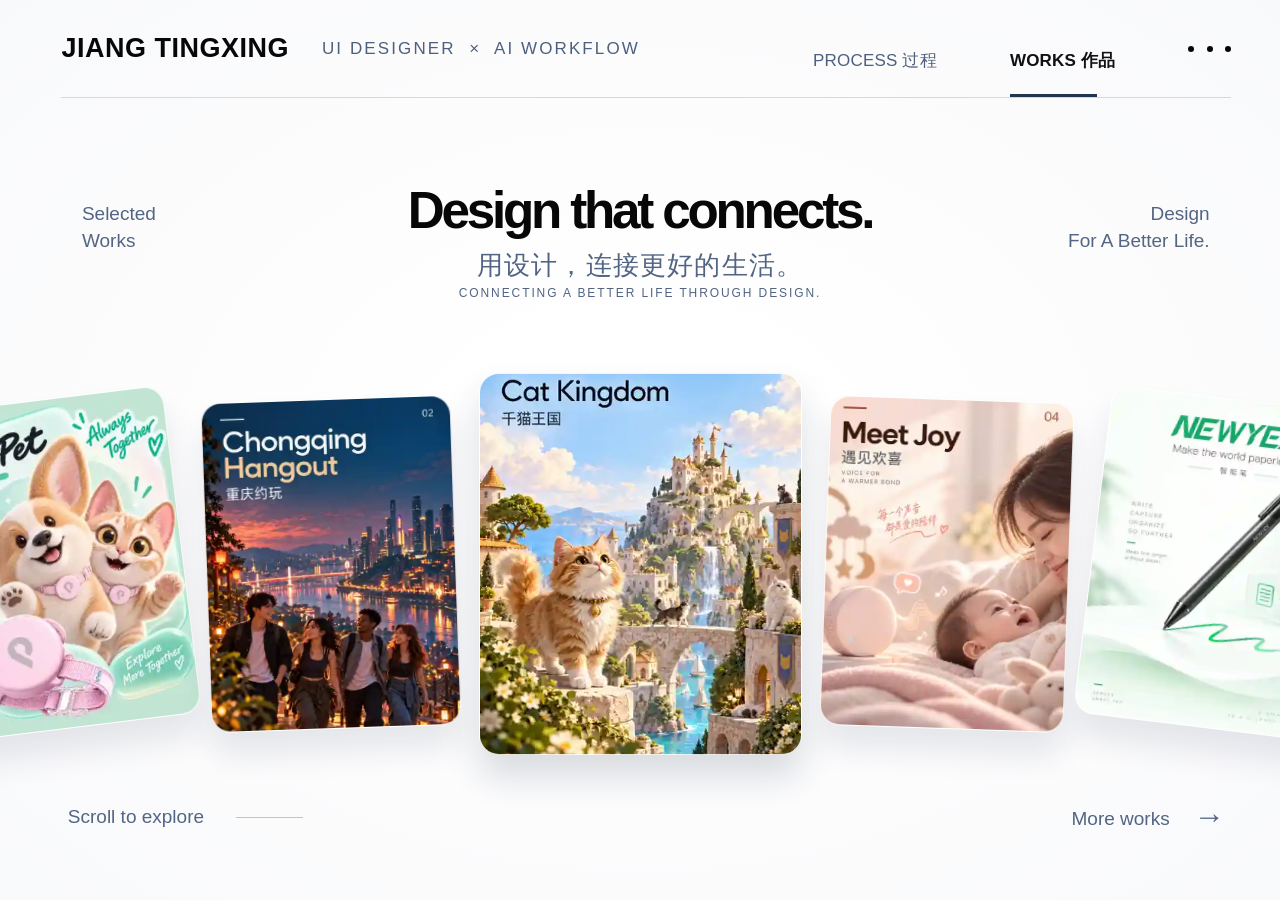
==== index.html @ 65600db7 "Create index.html" ====
<!doctype html>
<html lang="zh-CN"><head><meta charset="utf-8"><meta name="viewport" content="width=device-width,initial-scale=1">
<title>JIANG TINGXING — UI Designer Portfolio</title>
<style>html,body,#portfolio{width:100%;height:100%;margin:0;background:#f4f1ec}iframe{display:block;width:100%;height:100%;border:0}</style>
</head><body><div id="portfolio"></div><script>
const ASSETS={"assets/cat-kingdom-cover.png":"[data-uri]","assets/cat-static.png":"[data-uri]","assets/chongqing/architecture-activity.png":"[data-uri]","assets/chongqing/architecture-social.png":"[data-uri]","assets/chongqing/design-system-spec.svg":"[data-uri]","assets/chongqing/figma-node-97-4.png":"[data-uri]","assets/chongqing/screen-01.png":"[data-uri]","assets/chongqing/screen-02.png":"[data-uri]","assets/chongqing/screen-03.png":"[data-uri]","assets/chongqing/screen-04.png":"[data-uri]","assets/chongqing/screen-05.png":"[data-uri]","assets/chongqing/screen-06.png":"[data-uri]","assets/chongqing/screen-07.png":"[data-uri]","assets/chongqing/screen-home.png":"[data-uri]","assets/chongqing/welcome/welcome-01.png":"[data-uri]","assets/chongqing/welcome/welcome-02.png":"[data-uri]","assets/chongqing/welcome/welcome-03.png":"[data-uri]","assets/chongqing/welcome/welcome-04.png":"[data-uri]","assets/chongqing/welcome/welcome-05.png":"[data-uri]","assets/chongqing/welcome/welcome-06.png":"[data-uri]","assets/chongqing/welcome/welcome-07.png":"[data-uri]","assets/chongqing/welcome/welcome-08.png":"[data-uri]","assets/chongqing-cover.png":"[data-uri]","assets/meet-joy/growth-path-check-in.jpg":"[data-uri]","assets/meet-joy/home-school-overview.jpg":"[data-uri]","assets/meet-joy-cover.png":"[data-uri]","assets/newyes-cover-reference.png":"[data-uri]","assets/newyes-cover.png":"[data-uri]","assets/newyes-smart-pen-white.png":"[data-uri]","assets/newyes-smart-pen.png":"[data-uri]","assets/paqi-pet-cover.jpg":"[data-uri]","assets/paqi-pet-cover.png":"[data-uri]","assets/projects/cat-kingdom/cover.png":"[data-uri]","assets/projects/cat-kingdom/design-system-generated.png":"[data-uri]","assets/projects/cat-kingdom/screens/个人中心.jpg":"[data-uri]","assets/projects/cat-kingdom/screens/个人信息.jpg":"[data-uri]","assets/projects/cat-kingdom/screens/关联宠物对象.jpg":"[data-uri]","assets/projects/cat-kingdom/screens/关联救援事件.jpg":"[data-uri]","assets/projects/cat-kingdom/screens/医疗管理-隔离数据入口-1.jpg":"[data-uri]","assets/projects/cat-kingdom/screens/医疗管理-隔离数据入口.jpg":"[data-uri]","assets/projects/cat-kingdom/screens/医疗管理.jpg":"[data-uri]","assets/projects/cat-kingdom/screens/千猫救援-1.jpg":"[data-uri]","assets/projects/cat-kingdom/screens/千猫救援-2.jpg":"[data-uri]","assets/projects/cat-kingdom/screens/千猫救援-3.jpg":"[data-uri]","assets/projects/cat-kingdom/screens/千猫救援.jpg":"[data-uri]","assets/projects/cat-kingdom/screens/启动页.jpg":"[data-uri]","assets/projects/cat-kingdom/screens/我的救援.jpg":"[data-uri]","assets/projects/cat-kingdom/screens/收养-发起.jpg":"[data-uri]","assets/projects/cat-kingdom/screens/救援详情.jpg":"[data-uri]","assets/projects/cat-kingdom/screens/新建档案-关联成功.jpg":"[data-uri]","assets/projects/cat-kingdom/screens/猫咪档案-1.jpg":"[data-uri]","assets/projects/cat-kingdom/screens/猫咪档案.jpg":"[data-uri]","assets/projects/cat-kingdom/screens/猫咪档案详情页-1.jpg":"[data-uri]","assets/projects/cat-kingdom/screens/猫咪档案详情页.jpg":"[data-uri]","assets/projects/cat-kingdom/screens/首页.jpg":"[data-uri]","assets/projects/meet-joy/cover.png":"[data-uri]","assets/projects/meet-joy/screens/add-family-member.jpg":"[data-uri]","assets/projects/meet-joy/screens/address-detail.jpg":"[data-uri]","assets/projects/meet-joy/screens/address-form.jpg":"[data-uri]","assets/projects/meet-joy/screens/agent-chat.jpg":"[data-uri]","assets/projects/meet-joy/screens/agent-entry.jpg":"[data-uri]","assets/projects/meet-joy/screens/agent-history.jpg":"[data-uri]","assets/projects/meet-joy/screens/agent-home.jpg":"[data-uri]","assets/projects/meet-joy/screens/agent-record.jpg":"[data-uri]","assets/projects/meet-joy/screens/assessment-list.jpg":"[data-uri]","assets/projects/meet-joy/screens/assessment-modal.jpg":"[data-uri]","assets/projects/meet-joy/screens/assessment-question.jpg":"[data-uri]","assets/projects/meet-joy/screens/assessment.jpg":"[data-uri]","assets/projects/meet-joy/screens/assistant-qr.jpg":"[data-uri]","assets/projects/meet-joy/screens/baby-passport-detail.jpg":"[data-uri]","assets/projects/meet-joy/screens/baby-passport.jpg":"[data-uri]","assets/projects/meet-joy/screens/baby-profile-form.jpg":"[data-uri]","assets/projects/meet-joy/screens/badge-rules.jpg":"[data-uri]","assets/projects/meet-joy/screens/badges.jpg":"[data-uri]","assets/projects/meet-joy/screens/course-article.jpg":"[data-uri]","assets/projects/meet-joy/screens/course-detail.jpg":"[data-uri]","assets/projects/meet-joy/screens/course-hub.jpg":"[data-uri]","assets/projects/meet-joy/screens/course-journey-list.jpg":"[data-uri]","assets/projects/meet-joy/screens/course-nonmember.jpg":"[data-uri]","assets/projects/meet-joy/screens/course-package-detail.jpg":"[data-uri]","assets/projects/meet-joy/screens/course-package.jpg":"[data-uri]","assets/projects/meet-joy/screens/course-player-detail.jpg":"[data-uri]","assets/projects/meet-joy/screens/course-season-collapsed.jpg":"[data-uri]","assets/projects/meet-joy/screens/courses-home.jpg":"[data-uri]","assets/projects/meet-joy/screens/daily-view-checkin.jpg":"[data-uri]","assets/projects/meet-joy/screens/daily-view.jpg":"[data-uri]","assets/projects/meet-joy/screens/family-management.jpg":"[data-uri]","assets/projects/meet-joy/screens/family-members.jpg":"[data-uri]","assets/projects/meet-joy/screens/growth-curve-report.jpg":"[data-uri]","assets/projects/meet-joy/screens/growth-curve.jpg":"[data-uri]","assets/projects/meet-joy/screens/growth-path-check-in.jpg":"[data-uri]","assets/projects/meet-joy/screens/home-dashboard.jpg":"[data-uri]","assets/projects/meet-joy/screens/home-school-landing.jpg":"[data-uri]","assets/projects/meet-joy/screens/home-school-model.jpg":"[data-uri]","assets/projects/meet-joy/screens/home-school-overview.jpg":"[data-uri]","assets/projects/meet-joy/screens/home-school-programs.jpg":"[data-uri]","assets/projects/meet-joy/screens/home-school-scenarios.jpg":"[data-uri]","assets/projects/meet-joy/screens/home-school-values.jpg":"[data-uri]","assets/projects/meet-joy/screens/home.jpg":"[data-uri]","assets/projects/meet-joy/screens/journey-video.jpg":"[data-uri]","assets/projects/meet-joy/screens/login.jpg":"[data-uri]","assets/projects/meet-joy/screens/membership-open.jpg":"[data-uri]","assets/projects/meet-joy/screens/membership-plan.jpg":"[data-uri]","assets/projects/meet-joy/screens/membership.jpg":"[data-uri]","assets/projects/meet-joy/screens/messages.jpg":"[data-uri]","assets/projects/meet-joy/screens/orders.jpg":"[data-uri]","assets/projects/meet-joy/screens/player-experience.jpg":"[data-uri]","assets/projects/meet-joy/screens/player.jpg":"[data-uri]","assets/projects/meet-joy/screens/product-balance-prompt.jpg":"[data-uri]","assets/projects/meet-joy/screens/product-detail.jpg":"[data-uri]","assets/projects/meet-joy/screens/product-insufficient-balance.jpg":"[data-uri]","assets/projects/meet-joy/screens/product-reviews.jpg":"[data-uri]","assets/projects/meet-joy/screens/profile-dashboard.jpg":"[data-uri]","assets/projects/meet-joy/screens/profile.jpg":"[data-uri]","assets/projects/meet-joy/screens/store-card-purchase.jpg":"[data-uri]","assets/projects/meet-joy/screens/store-home.jpg":"[data-uri]","assets/projects/meet-joy/screens/story-library.jpg":"[data-uri]","assets/projects/meet-joy/screens/task-hall.jpg":"[data-uri]","assets/projects/meet-joy/screens/tasks.jpg":"[data-uri]","assets/projects/meet-joy/screens/topic-package.jpg":"[data-uri]","assets/projects/meet-joy/screens/voice-record.jpg":"[data-uri]","assets/projects/meet-joy/screens/voice-story-start.jpg":"[data-uri]","assets/projects/meet-joy/screens/voucher-empty.jpg":"[data-uri]","assets/projects/meet-joy/screens/voucher-list.jpg":"[data-uri]","assets/projects/paqi-pet/cn/ai-pet.jpg":"[data-uri]","assets/projects/paqi-pet/cn/all/2.0.jpg":"[data-uri]","assets/projects/paqi-pet/cn/all/3.0 喂食器.jpg":"[data-uri]","assets/projects/paqi-pet/cn/all/3.0 国内项圈.jpg":"[data-uri]","assets/projects/paqi-pet/cn/all/会员中心/Laki Care · 定位功能永久版 · ¥299.jpg":"[data-uri]","assets/projects/paqi-pet/cn/all/会员中心/个人中心-项圈会员.png":"[data-uri]","assets/projects/paqi-pet/cn/all/健康报告/休息趋势.jpg":"[data-uri]","assets/projects/paqi-pet/cn/all/健康报告/优化复刻.jpg":"[data-uri]","assets/projects/paqi-pet/cn/all/健康报告/健康数据猫-1.jpg":"[data-uri]","assets/projects/paqi-pet/cn/all/健康报告/健康数据猫.jpg":"[data-uri]","assets/projects/paqi-pet/cn/all/健康报告/嗅闻 详情.jpg":"[data-uri]","assets/projects/paqi-pet/cn/all/健康报告/打滚 详情.jpg":"[data-uri]","assets/projects/paqi-pet/cn/all/健康报告/月  通用.jpg":"[data-uri]","assets/projects/paqi-pet/cn/all/健康报告/活动分析.jpg":"[data-uri]","assets/projects/paqi-pet/cn/all/健康报告/舔毛 详情.jpg":"[data-uri]","assets/projects/paqi-pet/cn/all/健康报告/进食 详情.jpg":"[data-uri]","assets/projects/paqi-pet/cn/all/健康报告/逗猫 详情.jpg":"[data-uri]","assets/projects/paqi-pet/cn/all/制定AI宠物/上传图片- 拍照或相册.jpg":"[data-uri]","assets/projects/paqi-pet/cn/all/制定AI宠物/上传图片-3D演示 三视图-1.jpg":"[data-uri]","assets/projects/paqi-pet/cn/all/制定AI宠物/上传图片-3D演示 三视图.jpg":"[data-uri]","assets/projects/paqi-pet/cn/all/制定AI宠物/喂食器—宠物照片示例.jpg":"[data-uri]","assets/projects/paqi-pet/cn/all/制定AI宠物/已生成-选择.jpg":"[data-uri]","assets/projects/paqi-pet/cn/all/制定AI宠物/生成图形.jpg":"[data-uri]","assets/projects/paqi-pet/cn/all/喂食器.jpg":"[data-uri]","assets/projects/paqi-pet/cn/all/喂食器.png":"[data-uri]","assets/projects/paqi-pet/cn/all/喂食计划/喂食器—喂食计划-1.jpg":"[data-uri]","assets/projects/paqi-pet/cn/all/喂食计划/喂食器—喂食计划.jpg":"[data-uri]","assets/projects/paqi-pet/cn/all/喂食计划/喂食计划—分析报告-猫.jpg":"[data-uri]","assets/projects/paqi-pet/cn/all/喂食计划/喂食计划—分析报告.jpg":"[data-uri]","assets/projects/paqi-pet/cn/all/喂食计划/喂食计划—更新.jpg":"[data-uri]","assets/projects/paqi-pet/cn/all/定位寻宠/TA在哪首页2.jpg":"[data-uri]","assets/projects/paqi-pet/cn/all/定位寻宠/定位-寻宠提醒.jpg":"[data-uri]","assets/projects/paqi-pet/cn/all/定位寻宠/定位-已绑定.jpg":"[data-uri]","assets/projects/paqi-pet/cn/all/定位寻宠/定位-新项圈.jpg":"[data-uri]","assets/projects/paqi-pet/cn/all/定位寻宠/定位-离家.jpg":"[data-uri]","assets/projects/paqi-pet/cn/all/定位寻宠/寻宠模式.jpg":"[data-uri]","assets/projects/paqi-pet/cn/all/家庭成员/家庭成员-弹窗.png":"[data-uri]","assets/projects/paqi-pet/cn/all/家庭成员/家庭成员-编辑家庭.png":"[data-uri]","assets/projects/paqi-pet/cn/all/家庭成员/家庭详情页- 群主.jpg":"[data-uri]","assets/projects/paqi-pet/cn/all/家庭成员/家庭详情页-成员.jpg":"[data-uri]","assets/projects/paqi-pet/cn/all/家庭成员/家庭详情页-权限-1.jpg":"[data-uri]","assets/projects/paqi-pet/cn/all/家庭成员/家庭详情页-权限-2.jpg":"[data-uri]","assets/projects/paqi-pet/cn/all/家庭成员/家庭详情页-权限.jpg":"[data-uri]","assets/projects/paqi-pet/cn/all/家庭成员/我的家庭.jpg":"[data-uri]","assets/projects/paqi-pet/cn/all/抽奖问卷/AI宠物生活调研.jpg":"[data-uri]","assets/projects/paqi-pet/cn/all/抽奖问卷/PQAI-7K3M-92TX.jpg":"[data-uri]","assets/projects/paqi-pet/cn/all/抽奖问卷/抽奖.jpg":"[data-uri]","assets/projects/paqi-pet/cn/all/排行榜/家庭设备-宠物-排行榜-暂无数据-猫.jpg":"[data-uri]","assets/projects/paqi-pet/cn/all/排行榜/家庭设备-宠物-排行榜.jpg":"[data-uri]","assets/projects/paqi-pet/cn/all/排行榜/家庭设备-宠物-热度第一.jpg":"[data-uri]","assets/projects/paqi-pet/cn/all/添加宠物/品种选择.png":"[data-uri]","assets/projects/paqi-pet/cn/all/添加宠物/添加宠物-1.jpg":"[data-uri]","assets/projects/paqi-pet/cn/all/添加宠物/添加宠物.jpg":"[data-uri]","assets/projects/paqi-pet/cn/all/添加项圈/喂食器设置.jpg":"[data-uri]","assets/projects/paqi-pet/cn/all/添加项圈/设备-1.jpg":"[data-uri]","assets/projects/paqi-pet/cn/all/添加项圈/设备.jpg":"[data-uri]","assets/projects/paqi-pet/cn/all/添加项圈/选择设备类型.jpg":"[data-uri]","assets/projects/paqi-pet/cn/all/游戏/游戏-宠物.jpg":"[data-uri]","assets/projects/paqi-pet/cn/all/游戏/游戏-宠物道具.jpg":"[data-uri]","assets/projects/paqi-pet/cn/all/游戏/游戏-已购买-下面显示LOGO底纹.jpg":"[data-uri]","assets/projects/paqi-pet/cn/all/游戏/游戏-未解锁-积分购买.jpg":"[data-uri]","assets/projects/paqi-pet/cn/all/游戏/游戏-首页.jpg":"[data-uri]","assets/projects/paqi-pet/cn/all/游戏/游戏—喂食提示充值-1.jpg":"[data-uri]","assets/projects/paqi-pet/cn/all/游戏/游戏—喂食提示充值.jpg":"[data-uri]","assets/projects/paqi-pet/cn/all/聊天界面/聊天引导提示.jpg":"[data-uri]","assets/projects/paqi-pet/cn/all/聊天界面/聊天引导提示消失.jpg":"[data-uri]","assets/projects/paqi-pet/cn/all/聊天界面/聊天引导语音提示.jpg":"[data-uri]","assets/projects/paqi-pet/cn/all/聊天界面/语音录音中.jpg":"[data-uri]","assets/projects/paqi-pet/cn/all/聊天界面/语音松手取消.jpg":"[data-uri]","assets/projects/paqi-pet/cn/feeding.jpg":"[data-uri]","assets/projects/paqi-pet/cn/health.jpg":"[data-uri]","assets/projects/paqi-pet/cn/home.jpg":"[data-uri]","assets/projects/paqi-pet/cn/location.jpg":"[data-uri]","assets/projects/paqi-pet/cover.png":"[data-uri]","assets/projects/paqi-pet/global/ai-care.jpg":"[data-uri]","assets/projects/paqi-pet/global/all/AI问诊.png":"[data-uri]","assets/projects/paqi-pet/global/all/AI问诊1个宠物.png":"[data-uri]","assets/projects/paqi-pet/global/all/AI问诊全景档案.png":"[data-uri]","assets/projects/paqi-pet/global/all/AI问诊弹窗.png":"[data-uri]","assets/projects/paqi-pet/global/all/AI问诊报告生成弹窗.png":"[data-uri]","assets/projects/paqi-pet/global/all/AI问诊详情_公.png":"[data-uri]","assets/projects/paqi-pet/global/all/AI问诊详情—母.png":"[data-uri]","assets/projects/paqi-pet/global/all/Frame 210.png":"[data-uri]","assets/projects/paqi-pet/global/all/Frame 29.png":"[data-uri]","assets/projects/paqi-pet/global/all/TA在哪 设置围栏.png":"[data-uri]","assets/projects/paqi-pet/global/all/TA在哪首页1.png":"[data-uri]","assets/projects/paqi-pet/global/all/TA在哪首页2.png":"[data-uri]","assets/projects/paqi-pet/global/all/不在围栏.png":"[data-uri]","assets/projects/paqi-pet/global/all/个人AI/上传视频.png":"[data-uri]","assets/projects/paqi-pet/global/all/个人AI/个人AI-1.png":"[data-uri]","assets/projects/paqi-pet/global/all/个人AI/个人AI.png":"[data-uri]","assets/projects/paqi-pet/global/all/个人AI/结束评分.png":"[data-uri]","assets/projects/paqi-pet/global/all/个人AI/视频预览界面-1.png":"[data-uri]","assets/projects/paqi-pet/global/all/个人AI/视频预览界面.png":"[data-uri]","assets/projects/paqi-pet/global/all/个人中心/个人中心.jpg":"[data-uri]","assets/projects/paqi-pet/global/all/个人中心/举报及反馈.jpg":"[data-uri]","assets/projects/paqi-pet/global/all/个人中心/举报及反馈_1.jpg":"[data-uri]","assets/projects/paqi-pet/global/all/个人中心/关联设备.jpg":"[data-uri]","assets/projects/paqi-pet/global/all/个人中心/好友列表.jpg":"[data-uri]","assets/projects/paqi-pet/global/all/个人中心/常见问题.jpg":"[data-uri]","assets/projects/paqi-pet/global/all/个人中心/排行榜-1.jpg":"[data-uri]","assets/projects/paqi-pet/global/all/个人中心/排行榜.jpg":"[data-uri]","assets/projects/paqi-pet/global/all/个人中心/监护人-主人.jpg":"[data-uri]","assets/projects/paqi-pet/global/all/个人中心/监护人.jpg":"[data-uri]","assets/projects/paqi-pet/global/all/个人中心/联系我们.jpg":"[data-uri]","assets/projects/paqi-pet/global/all/个人中心/详情排版样式.jpg":"[data-uri]","assets/projects/paqi-pet/global/all/亲密度-兑奖 敬请期待.jpg":"[data-uri]","assets/projects/paqi-pet/global/all/亲密度-暂无信息.jpg":"[data-uri]","assets/projects/paqi-pet/global/all/亲密度.jpg":"[data-uri]","assets/projects/paqi-pet/global/all/健康报告/休息数据_狗.png":"[data-uri]","assets/projects/paqi-pet/global/all/健康报告/休息数据_猫.png":"[data-uri]","assets/projects/paqi-pet/global/all/健康报告/健康报告.png":"[data-uri]","assets/projects/paqi-pet/global/all/健康报告/健康报告—1.png":"[data-uri]","assets/projects/paqi-pet/global/all/健康报告/健康报告无数据.png":"[data-uri]","assets/projects/paqi-pet/global/all/健康报告/健康报告生成中.png":"[data-uri]","assets/projects/paqi-pet/global/all/健康报告/健康报告说明.png":"[data-uri]","assets/projects/paqi-pet/global/all/健康报告/健康报告（前三天未解锁）.png":"[data-uri]","assets/projects/paqi-pet/global/all/健康报告/健康数据.png":"[data-uri]","assets/projects/paqi-pet/global/all/健康报告/健康数据无数据.png":"[data-uri]","assets/projects/paqi-pet/global/all/健康报告/健康数据未添加宠物.png":"[data-uri]","assets/projects/paqi-pet/global/all/健康报告/健康数据未绑定设备.png":"[data-uri]","assets/projects/paqi-pet/global/all/健康报告/回看.png":"[data-uri]","assets/projects/paqi-pet/global/all/健康报告/回看_筛选.png":"[data-uri]","assets/projects/paqi-pet/global/all/健康报告/回看行为提示.png":"[data-uri]","assets/projects/paqi-pet/global/all/健康报告/回看运动提示.png":"[data-uri]","assets/projects/paqi-pet/global/all/健康报告/日历选择.png":"[data-uri]","assets/projects/paqi-pet/global/all/健康报告/行为数据_狗.png":"[data-uri]","assets/projects/paqi-pet/global/all/健康报告/行为数据_猫.png":"[data-uri]","assets/projects/paqi-pet/global/all/健康报告/行为数据_猫周.png":"[data-uri]","assets/projects/paqi-pet/global/all/健康报告/运动数据.png":"[data-uri]","assets/projects/paqi-pet/global/all/全景档案.png":"[data-uri]","assets/projects/paqi-pet/global/all/分享页.png":"[data-uri]","assets/projects/paqi-pet/global/all/医疗检测方案.png":"[data-uri]","assets/projects/paqi-pet/global/all/历史轨迹-1.png":"[data-uri]","assets/projects/paqi-pet/global/all/历史轨迹.png":"[data-uri]","assets/projects/paqi-pet/global/all/历史轨迹说明.png":"[data-uri]","assets/projects/paqi-pet/global/all/响铃设置.png":"[data-uri]","assets/projects/paqi-pet/global/all/在围栏内.png":"[data-uri]","assets/projects/paqi-pet/global/all/它健康.png":"[data-uri]","assets/projects/paqi-pet/global/all/它健康没有绑定项圈.png":"[data-uri]","assets/projects/paqi-pet/global/all/安心守护说明.png":"[data-uri]","assets/projects/paqi-pet/global/all/宠主暂未绑定项圈.png":"[data-uri]","assets/projects/paqi-pet/global/all/宠物共享/分享二维码.jpg":"[data-uri]","assets/projects/paqi-pet/global/all/宠物共享/分享链接.jpg":"[data-uri]","assets/projects/paqi-pet/global/all/宠物共享/创建群组.jpg":"[data-uri]","assets/projects/paqi-pet/global/all/宠物共享/宠物共享.jpg":"[data-uri]","assets/projects/paqi-pet/global/all/宠物共享/宠物共享—空.jpg":"[data-uri]","assets/projects/paqi-pet/global/all/宠物共享/宠物共享—群组.jpg":"[data-uri]","assets/projects/paqi-pet/global/all/宠物共享/宠物共享—群详情.jpg":"[data-uri]","assets/projects/paqi-pet/global/all/宠物共享/宠物共享—群详情空.jpg":"[data-uri]","assets/projects/paqi-pet/global/all/家庭分享-未开启权限.png":"[data-uri]","assets/projects/paqi-pet/global/all/家庭围栏地址选择.png":"[data-uri]","assets/projects/paqi-pet/global/all/家庭围栏已开启.png":"[data-uri]","assets/projects/paqi-pet/global/all/家庭围栏已开启提醒.png":"[data-uri]","assets/projects/paqi-pet/global/all/家庭围栏待开启-1.png":"[data-uri]","assets/projects/paqi-pet/global/all/家庭围栏待开启.png":"[data-uri]","assets/projects/paqi-pet/global/all/家庭围栏说明.png":"[data-uri]","assets/projects/paqi-pet/global/all/密码更换验证.png":"[data-uri]","assets/projects/paqi-pet/global/all/寻宠定位中.png":"[data-uri]","assets/projects/paqi-pet/global/all/寻宠定位完成-1.png":"[data-uri]","assets/projects/paqi-pet/global/all/寻宠定位完成.png":"[data-uri]","assets/projects/paqi-pet/global/all/寻宠攻略.png":"[data-uri]","assets/projects/paqi-pet/global/all/寻宠高度提醒-1.png":"[data-uri]","assets/projects/paqi-pet/global/all/寻宠高度提醒.png":"[data-uri]","assets/projects/paqi-pet/global/all/寻宠高度提醒折叠.png":"[data-uri]","assets/projects/paqi-pet/global/all/忘记密码.png":"[data-uri]","assets/projects/paqi-pet/global/all/扫码.png":"[data-uri]","assets/projects/paqi-pet/global/all/智能医生问诊报告.png":"[data-uri]","assets/projects/paqi-pet/global/all/未绑定状态.png":"[data-uri]","assets/projects/paqi-pet/global/all/档案-1.png":"[data-uri]","assets/projects/paqi-pet/global/all/档案.png":"[data-uri]","assets/projects/paqi-pet/global/all/治疗养护建议.png":"[data-uri]","assets/projects/paqi-pet/global/all/治疗养护建议_1.png":"[data-uri]","assets/projects/paqi-pet/global/all/注册.png":"[data-uri]","assets/projects/paqi-pet/global/all/添加电子围栏-1.png":"[data-uri]","assets/projects/paqi-pet/global/all/添加电子围栏.png":"[data-uri]","assets/projects/paqi-pet/global/all/激活项圈-1.png":"[data-uri]","assets/projects/paqi-pet/global/all/激活项圈.png":"[data-uri]","assets/projects/paqi-pet/global/all/爱宠身份卡-男宝-1.jpg":"[data-uri]","assets/projects/paqi-pet/global/all/爱宠身份卡-男宝.jpg":"[data-uri]","assets/projects/paqi-pet/global/all/爱宠身份卡=女宝.jpg":"[data-uri]","assets/projects/paqi-pet/global/all/电子围栏-列表-1.png":"[data-uri]","assets/projects/paqi-pet/global/all/电子围栏-列表-2.png":"[data-uri]","assets/projects/paqi-pet/global/all/电子围栏-列表.png":"[data-uri]","assets/projects/paqi-pet/global/all/电子围栏我的位置.png":"[data-uri]","assets/projects/paqi-pet/global/all/电子围栏项圈位置无.png":"[data-uri]","assets/projects/paqi-pet/global/all/登录.png":"[data-uri]","assets/projects/paqi-pet/global/all/登录提示框.png":"[data-uri]","assets/projects/paqi-pet/global/all/皮肤切换.jpg":"[data-uri]","assets/projects/paqi-pet/global/all/离线弹窗.png":"[data-uri]","assets/projects/paqi-pet/global/all/离线状态.png":"[data-uri]","assets/projects/paqi-pet/global/all/聊天-1.png":"[data-uri]","assets/projects/paqi-pet/global/all/聊天.png":"[data-uri]","assets/projects/paqi-pet/global/all/联系我们.png":"[data-uri]","assets/projects/paqi-pet/global/all/背景.png":"[data-uri]","assets/projects/paqi-pet/global/all/选择日期.png":"[data-uri]","assets/projects/paqi-pet/global/all/选择病症图-1.png":"[data-uri]","assets/projects/paqi-pet/global/all/选择病症图-2.png":"[data-uri]","assets/projects/paqi-pet/global/all/选择病症图.png":"[data-uri]","assets/projects/paqi-pet/global/all/选择病症图筛选.png":"[data-uri]","assets/projects/paqi-pet/global/all/重置家庭围栏范围提示.png":"[data-uri]","assets/projects/paqi-pet/global/all/问诊记录-1.png":"[data-uri]","assets/projects/paqi-pet/global/all/问诊记录-无数据.png":"[data-uri]","assets/projects/paqi-pet/global/all/问诊记录.png":"[data-uri]","assets/projects/paqi-pet/global/all/项圈管理.png":"[data-uri]","assets/projects/paqi-pet/global/all/首页/3.0国外项圈.jpg":"[data-uri]","assets/projects/paqi-pet/global/all/首页/未绑定.jpg":"[data-uri]","assets/projects/paqi-pet/global/all/首页/欢迎界面.png":"[data-uri]","assets/projects/paqi-pet/global/all/首页/首页-1.png":"[data-uri]","assets/projects/paqi-pet/global/all/首页/首页-未绑定宠物.png":"[data-uri]","assets/projects/paqi-pet/global/all/验证码.png":"[data-uri]","assets/projects/paqi-pet/global/all/默认头像.png":"[data-uri]","assets/projects/paqi-pet/global/collar-connected.jpg":"[data-uri]","assets/projects/paqi-pet/global/health.jpg":"[data-uri]","assets/projects/paqi-pet/global/home-dashboard.png":"[data-uri]","assets/projects/paqi-pet/global/home.jpg":"[data-uri]","assets/projects/paqi-pet/global/library/AI问诊.png":"[data-uri]","assets/projects/paqi-pet/global/library/AI问诊1个宠物.png":"[data-uri]","assets/projects/paqi-pet/global/library/AI问诊全景档案.png":"[data-uri]","assets/projects/paqi-pet/global/library/AI问诊弹窗.png":"[data-uri]","assets/projects/paqi-pet/global/library/AI问诊报告生成弹窗.png":"[data-uri]","assets/projects/paqi-pet/global/library/AI问诊详情_公.png":"[data-uri]","assets/projects/paqi-pet/global/library/AI问诊详情—母.png":"[data-uri]","assets/projects/paqi-pet/global/library/collar-connected.jpg":"[data-uri]","assets/projects/paqi-pet/global/library/Frame 210.png":"[data-uri]","assets/projects/paqi-pet/global/library/Frame 29.png":"[data-uri]","assets/projects/paqi-pet/global/library/home-dashboard.png":"[data-uri]","assets/projects/paqi-pet/global/library/TA在哪 设置围栏.png":"[data-uri]","assets/projects/paqi-pet/global/library/TA在哪首页1.png":"[data-uri]","assets/projects/paqi-pet/global/library/TA在哪首页2.png":"[data-uri]","assets/projects/paqi-pet/global/library/unbound-device.jpg":"[data-uri]","assets/projects/paqi-pet/global/library/unbound-pet.png":"[data-uri]","assets/projects/paqi-pet/global/library/welcome.png":"[data-uri]","assets/projects/paqi-pet/global/library/上传视频.png":"[data-uri]","assets/projects/paqi-pet/global/library/不在围栏.png":"[data-uri]","assets/projects/paqi-pet/global/library/个人AI-1.png":"[data-uri]","assets/projects/paqi-pet/global/library/个人AI.png":"[data-uri]","assets/projects/paqi-pet/global/library/个人中心.jpg":"[data-uri]","assets/projects/paqi-pet/global/library/举报及反馈.jpg":"[data-uri]","assets/projects/paqi-pet/global/library/举报及反馈_1.jpg":"[data-uri]","assets/projects/paqi-pet/global/library/亲密度-兑奖 敬请期待.jpg":"[data-uri]","assets/projects/paqi-pet/global/library/亲密度-暂无信息.jpg":"[data-uri]","assets/projects/paqi-pet/global/library/亲密度.jpg":"[data-uri]","assets/projects/paqi-pet/global/library/休息数据_狗.png":"[data-uri]","assets/projects/paqi-pet/global/library/休息数据_猫.png":"[data-uri]","assets/projects/paqi-pet/global/library/健康报告.png":"[data-uri]","assets/projects/paqi-pet/global/library/健康报告—1.png":"[data-uri]","assets/projects/paqi-pet/global/library/健康报告无数据.png":"[data-uri]","assets/projects/paqi-pet/global/library/健康报告生成中.png":"[data-uri]","assets/projects/paqi-pet/global/library/健康报告说明.png":"[data-uri]","assets/projects/paqi-pet/global/library/健康报告（前三天未解锁）.png":"[data-uri]","assets/projects/paqi-pet/global/library/健康数据.png":"[data-uri]","assets/projects/paqi-pet/global/library/健康数据无数据.png":"[data-uri]","assets/projects/paqi-pet/global/library/健康数据未添加宠物.png":"[data-uri]","assets/projects/paqi-pet/global/library/健康数据未绑定设备.png":"[data-uri]","assets/projects/paqi-pet/global/library/全景档案.png":"[data-uri]","assets/projects/paqi-pet/global/library/关联设备.jpg":"[data-uri]","assets/projects/paqi-pet/global/library/分享二维码.jpg":"[data-uri]","assets/projects/paqi-pet/global/library/分享链接.jpg":"[data-uri]","assets/projects/paqi-pet/global/library/分享页.png":"[data-uri]","assets/projects/paqi-pet/global/library/创建群组.jpg":"[data-uri]","assets/projects/paqi-pet/global/library/医疗检测方案.png":"[data-uri]","assets/projects/paqi-pet/global/library/历史轨迹-1.png":"[data-uri]","assets/projects/paqi-pet/global/library/历史轨迹.png":"[data-uri]","assets/projects/paqi-pet/global/library/历史轨迹说明.png":"[data-uri]","assets/projects/paqi-pet/global/library/响铃设置.png":"[data-uri]","assets/projects/paqi-pet/global/library/回看.png":"[data-uri]","assets/projects/paqi-pet/global/library/回看_筛选.png":"[data-uri]","assets/projects/paqi-pet/global/library/回看行为提示.png":"[data-uri]","assets/projects/paqi-pet/global/library/回看运动提示.png":"[data-uri]","assets/projects/paqi-pet/global/library/在围栏内.png":"[data-uri]","assets/projects/paqi-pet/global/library/好友列表.jpg":"[data-uri]","assets/projects/paqi-pet/global/library/它健康.png":"[data-uri]","assets/projects/paqi-pet/global/library/它健康没有绑定项圈.png":"[data-uri]","assets/projects/paqi-pet/global/library/安心守护说明.png":"[data-uri]","assets/projects/paqi-pet/global/library/宠主暂未绑定项圈.png":"[data-uri]","assets/projects/paqi-pet/global/library/宠物共享.jpg":"[data-uri]","assets/projects/paqi-pet/global/library/宠物共享—空.jpg":"[data-uri]","assets/projects/paqi-pet/global/library/宠物共享—群组.jpg":"[data-uri]","assets/projects/paqi-pet/global/library/宠物共享—群详情.jpg":"[data-uri]","assets/projects/paqi-pet/global/library/宠物共享—群详情空.jpg":"[data-uri]","assets/projects/paqi-pet/global/library/家庭分享-未开启权限.png":"[data-uri]","assets/projects/paqi-pet/global/library/家庭围栏地址选择.png":"[data-uri]","assets/projects/paqi-pet/global/library/家庭围栏已开启.png":"[data-uri]","assets/projects/paqi-pet/global/library/家庭围栏已开启提醒.png":"[data-uri]","assets/projects/paqi-pet/global/library/家庭围栏待开启-1.png":"[data-uri]","assets/projects/paqi-pet/global/library/家庭围栏待开启.png":"[data-uri]","assets/projects/paqi-pet/global/library/家庭围栏说明.png":"[data-uri]","assets/projects/paqi-pet/global/library/密码更换验证.png":"[data-uri]","assets/projects/paqi-pet/global/library/寻宠定位中.png":"[data-uri]","assets/projects/paqi-pet/global/library/寻宠定位完成-1.png":"[data-uri]","assets/projects/paqi-pet/global/library/寻宠定位完成.png":"[data-uri]","assets/projects/paqi-pet/global/library/寻宠攻略.png":"[data-uri]","assets/projects/paqi-pet/global/library/寻宠高度提醒-1.png":"[data-uri]","assets/projects/paqi-pet/global/library/寻宠高度提醒.png":"[data-uri]","assets/projects/paqi-pet/global/library/寻宠高度提醒折叠.png":"[data-uri]","assets/projects/paqi-pet/global/library/常见问题.jpg":"[data-uri]","assets/projects/paqi-pet/global/library/忘记密码.png":"[data-uri]","assets/projects/paqi-pet/global/library/扫码.png":"[data-uri]","assets/projects/paqi-pet/global/library/排行榜-1.jpg":"[data-uri]","assets/projects/paqi-pet/global/library/排行榜.jpg":"[data-uri]","assets/projects/paqi-pet/global/library/日历选择.png":"[data-uri]","assets/projects/paqi-pet/global/library/智能医生问诊报告.png":"[data-uri]","assets/projects/paqi-pet/global/library/未绑定状态.png":"[data-uri]","assets/projects/paqi-pet/global/library/档案-1.png":"[data-uri]","assets/projects/paqi-pet/global/library/档案.png":"[data-uri]","assets/projects/paqi-pet/global/library/治疗养护建议.png":"[data-uri]","assets/projects/paqi-pet/global/library/治疗养护建议_1.png":"[data-uri]","assets/projects/paqi-pet/global/library/注册.png":"[data-uri]","assets/projects/paqi-pet/global/library/添加电子围栏-1.png":"[data-uri]","assets/projects/paqi-pet/global/library/添加电子围栏.png":"[data-uri]","assets/projects/paqi-pet/global/library/激活项圈-1.png":"[data-uri]","assets/projects/paqi-pet/global/library/激活项圈.png":"[data-uri]","assets/projects/paqi-pet/global/library/爱宠身份卡-男宝-1.jpg":"[data-uri]","assets/projects/paqi-pet/global/library/爱宠身份卡-男宝.jpg":"[data-uri]","assets/projects/paqi-pet/global/library/爱宠身份卡=女宝.jpg":"[data-uri]","assets/projects/paqi-pet/global/library/电子围栏-列表-1.png":"[data-uri]","assets/projects/paqi-pet/global/library/电子围栏-列表-2.png":"[data-uri]","assets/projects/paqi-pet/global/library/电子围栏-列表.png":"[data-uri]","assets/projects/paqi-pet/global/library/电子围栏我的位置.png":"[data-uri]","assets/projects/paqi-pet/global/library/电子围栏项圈位置无.png":"[data-uri]","assets/projects/paqi-pet/global/library/登录.png":"[data-uri]","assets/projects/paqi-pet/global/library/登录提示框.png":"[data-uri]","assets/projects/paqi-pet/global/library/皮肤切换.jpg":"[data-uri]","assets/projects/paqi-pet/global/library/监护人-主人.jpg":"[data-uri]","assets/projects/paqi-pet/global/library/监护人.jpg":"[data-uri]","assets/projects/paqi-pet/global/library/离线弹窗.png":"[data-uri]","assets/projects/paqi-pet/global/library/离线状态.png":"[data-uri]","assets/projects/paqi-pet/global/library/结束评分.png":"[data-uri]","assets/projects/paqi-pet/global/library/聊天-1.png":"[data-uri]","assets/projects/paqi-pet/global/library/聊天.png":"[data-uri]","assets/projects/paqi-pet/global/library/联系我们.jpg":"[data-uri]","assets/projects/paqi-pet/global/library/联系我们.png":"[data-uri]","assets/projects/paqi-pet/global/library/背景.png":"[data-uri]","assets/projects/paqi-pet/global/library/行为数据_狗.png":"[data-uri]","assets/projects/paqi-pet/global/library/行为数据_猫.png":"[data-uri]","assets/projects/paqi-pet/global/library/行为数据_猫周.png":"[data-uri]","assets/projects/paqi-pet/global/library/视频预览界面-1.png":"[data-uri]","assets/projects/paqi-pet/global/library/视频预览界面.png":"[data-uri]","assets/projects/paqi-pet/global/library/详情排版样式.jpg":"[data-uri]","assets/projects/paqi-pet/global/library/运动数据.png":"[data-uri]","assets/projects/paqi-pet/global/library/选择日期.png":"[data-uri]","assets/projects/paqi-pet/global/library/选择病症图-1.png":"[data-uri]","assets/projects/paqi-pet/global/library/选择病症图-2.png":"[data-uri]","assets/projects/paqi-pet/global/library/选择病症图.png":"[data-uri]","assets/projects/paqi-pet/global/library/选择病症图筛选.png":"[data-uri]","assets/projects/paqi-pet/global/library/重置家庭围栏范围提示.png":"[data-uri]","assets/projects/paqi-pet/global/library/问诊记录-1.png":"[data-uri]","assets/projects/paqi-pet/global/library/问诊记录-无数据.png":"[data-uri]","assets/projects/paqi-pet/global/library/问诊记录.png":"[data-uri]","assets/projects/paqi-pet/global/library/项圈管理.png":"[data-uri]","assets/projects/paqi-pet/global/library/验证码.png":"[data-uri]","assets/projects/paqi-pet/global/library/默认头像.png":"[data-uri]","assets/projects/paqi-pet/global/location.jpg":"[data-uri]","assets/projects/paqi-pet/global/sharing.jpg":"[data-uri]","assets/projects/paqi-pet/global/unbound-device.jpg":"[data-uri]","assets/projects/paqi-pet/global/unbound-pet.png":"[data-uri]","assets/projects/paqi-pet/global/welcome.png":"[data-uri]","assets/projects/ryyes/app/calendar-day.png":"[data-uri]","assets/projects/ryyes/app/calendar-week.png":"[data-uri]","assets/projects/ryyes/app/calendar-year.png":"[data-uri]","assets/projects/ryyes/app/device-link-guide.jpg":"[data-uri]","assets/projects/ryyes/app/device-link-overview.jpg":"[data-uri]","assets/projects/ryyes/app/device-link-success.jpg":"[data-uri]","assets/projects/ryyes/app/files-batch-transcribe.jpg":"[data-uri]","assets/projects/ryyes/app/files-home-alt.jpg":"[data-uri]","assets/projects/ryyes/app/files-home.jpg":"[data-uri]","assets/projects/ryyes/app/files-notebook.jpg":"[data-uri]","assets/projects/ryyes/app/files-recognize.jpg":"[data-uri]","assets/projects/ryyes/app/files-tablet.jpg":"[data-uri]","assets/projects/ryyes/app/files-text-recognition.jpg":"[data-uri]","assets/projects/ryyes/app/profile-feedback.jpg":"[data-uri]","assets/projects/ryyes/app/profile-interaction.jpg":"[data-uri]","assets/projects/ryyes/app/profile-role.jpg":"[data-uri]","assets/projects/ryyes/app/profile-settings.jpg":"[data-uri]","assets/projects/ryyes/app/profile-signed-in.jpg":"[data-uri]","assets/projects/ryyes/app/profile-signed-out.jpg":"[data-uri]","assets/projects/ryyes/app/scan-camera.png":"[data-uri]","assets/projects/ryyes/app/scan-crop.png":"[data-uri]","assets/projects/ryyes/app/scan-edit.png":"[data-uri]","assets/projects/ryyes/app/scan-library.png":"[data-uri]","assets/projects/ryyes/app/scan-link.png":"[data-uri]","assets/projects/ryyes/app/scan-welcome.png":"[data-uri]","assets/projects/ryyes/cover.jpeg":"[data-uri]","assets/projects/ryyes/design-system.svg":"[data-uri]","assets/projects/ryyes/web/web-ai-recognition.jpg":"[data-uri]","assets/projects/ryyes/web/web-devices-connected.jpg":"[data-uri]","assets/projects/ryyes/web/web-devices-disconnected.jpg":"[data-uri]","assets/projects/ryyes/web/web-home.jpg":"[data-uri]","assets/projects/ryyes/web/web-new-notebook.jpg":"[data-uri]","assets/projects/ryyes/web/web-notebook-detail.jpg":"[data-uri]","assets/projects/ryyes/web/web-notebooks.jpg":"[data-uri]","assets/projects/ryyes/web/web-offline-data.jpg":"[data-uri]","assets/projects/ryyes/web/web-pair-01-identify.jpg":"[data-uri]","assets/projects/ryyes/web/web-pair-02-power.jpg":"[data-uri]","assets/projects/ryyes/web/web-pair-03-select.jpg":"[data-uri]","assets/projects/ryyes/web/web-pair-03-troubleshoot.jpg":"[data-uri]","assets/projects/ryyes/web/web-pair-04-bound.jpg":"[data-uri]","assets/projects/ryyes/web/web-recordings.jpg":"[data-uri]","assets/projects/ryyes/web/web-settings.jpg":"[data-uri]","assets/projects/ryyes/web/web-timeline-ai-agent.jpg":"[data-uri]","assets/projects/ryyes/web/web-timeline-ai-details.jpg":"[data-uri]","assets/projects/ryyes/web/web-timeline-list.jpg":"[data-uri]","assets/projects/ryyes/web/web-typed-text-1.jpg":"[data-uri]","assets/projects/ryyes/web/web-typed-text.jpg":"[data-uri]","assets/reference-board.png":"[data-uri]","assets/work-covers/cat-kingdom-v2.png":"[data-uri]","assets/work-covers/chongqing-hangout-v2.png":"[data-uri]","assets/work-covers/meet-joy-v2.png":"[data-uri]","assets/work-covers/paqi-pet-v2.png":"[data-uri]","assets/work-covers/ryyes-v2.png":"[data-uri]"};
const PAGES={"index.html":"[base64]/OiMuKik/[base64]/[base64]/5LiL57qm546p5Lqn5ZOB77yM6IO95b+r6YCf5om+5Yiw6ZmE6L+R5rS75Yqo5ZKM5ZCM5aW944CCPC9wPjxwIGNsYXNzPSJidWJibGUgYWkgYnJpZWYtcmVzcG9uc2UiPuaIkeS8muWbtOe7leKAnOWPkeeOsOa0u+WKqOOAgeW7uueri+i/nuaOpeOAgeW/q+mAn+aKpeWQjeKAneaehOW7uuaguOW/[base64]/lv6vpgJ/pqozor4HnmoTpppbpobXljp/[base64]/g+ebruagh+i9rOivkeS4uummlumhteS9juS/neecn+WOn+Wei+S4juWPr+mqjOivgeeahOS6p+WTgeaWueWQkeOAgicsICdBSSBjb252ZXJzYXRpb24gLyBFeHRyYWN0ZWQgZ29hbHMgLyBMb3ctZmkgcHJvdG90eXBlJ10sCiAgWycwMiAvIFNUUlVDVFVSRScsICfkv6Hmga/mnrbmnoQnLCAnSW5mb3JtYXRpb24gYXJjaGl0ZWN0dXJlJywgJ+eUqOKAnOWPkeeOsCDihpIg5rWP6KeIIOKGkiDliqDlhaXigJ3nu4Tnu4fmoLjlv4Pot6/lvoTvvIzmtLvliqjor6bmg4Xmib/mjqXmiYDmnInlhbPplK7lhrPnrZbjgIInLCAnSG9tZSAvIENhdGVnb3JpZXMgLyBBY3Rpdml0eSBkZXRhaWxzIC8gSm9pbiBmbG93J10sCiAgWycwMyAvIEZPVU5EQVRJT04nLCAn6K6+6K6h57O757ufJywgJ0Rlc2lnbiBzeXN0ZW0nLCAn5Lul6IiS57yT57u/[base64]/oeaBr+Wxgue6p+OAgeS6uuaVsOeKtuaAgeS4juaKpeWQjeihjOWKqOi/[base64]/kuIvnuqbnjqnkuqflk4HvvIzog73lv6vpgJ/[base64]/[base64]/5LiL57qm546p5pu05pyJ5L+h5Lu75oSf77yfJywgJ+WujOWWhOS4quS6uui1hOaWmeOAgeWFtOi2o+S4jua0u+WKqOiusOW9le+8jOaPkOS+m+W/heimgeeahOekvuS6pOS/[base64]/[base64]","paqi-pet.html":"77u/[base64]/OiMuKik/[base64]/[base64]/[base64]/lp4vorr7orqHnlLvpnaIiPjwvZGl2PjxzY3JpcHQ+77u/[base64]/[base64]/[base64]/[base64]/[base64]/[base64]/oeaBr+aXouiiq+eci+inge+8jOS5n+S4jeWItumAoOWOi+WKm+OAgjwvc3Bhbj48L2Rpdj48ZGl2IGNsYXNzPSJwYXFpLXN5c3RlbS1ydWxlcyI+PGI+Q2FsbSBzdXJmYWNlczxzbWFsbD7ovbvnm4jog4zmma/mib/[base64]/[base64]/[base64]/[base64]/lvLnnqpcucG5nJywn5a6J5b+D5a6I5oqk6K+05piOLnBuZycsJ+WutuW6reWbtOagj+ivtOaYji5wbmcnLCflrrbluq3lm7TmoI/lvoXlvIDlkK8ucG5nJywn5a625bqt5Zu05qCP5b6F5byA5ZCvLTEucG5nJywn5a625bqt5Zu05qCP5bey5byA5ZCvLnBuZycsJ+WutuW6reWbtOagj+W3suW8gOWQr+aPkOmGki5wbmcnLCflrrbluq3lm7TmoI/[base64]/lhoUucG5nJywn5LiN5Zyo5Zu05qCPLnBuZycsJ+WOhuWPsui9qOi/[base64]/[base64]/or4TliIYucG5nJ11dLAogIFsn5Liq5Lq65Lit5b+DJyxbJ+S4quS6uuS4reW/[base64]/njKsucG5nJywn6KGM5Li65pWw5o2uX+eLly5wbmcnLCfkvJHmga/mlbDmja5f54yrLnBuZyddXQopOwogICAgY29uc3QgY25DYXRlZ29yaWVzID0gWwogICAgICBbJ+aguOW/g+S9k+mqjCcsWycyLjAuanBnJywnMy4wIOWbveWGhemhueWciC5qcGcnLCczLjAg5ZaC6aOf5ZmoLmpwZycsJ+WWgumjn+WZqC5qcGcnLCflloLpo5/lmagucG5nJ11dLAogICAgICBbJ+S8muWRmOS4reW/[base64]/kvJHmga/[base64]/kuIrkvKDlm77niYctIOaLjeeFp+aIluebuOWGjC5qcGcnLCfliLblrppBSeWuoOeJqS/kuIrkvKDlm77niYctM0TmvJTnpLog5LiJ6KeG5Zu+LTEuanBnJywn5Yi25a6aQUnlrqDniakv5LiK5Lyg5Zu+54mHLTNE5ryU56S6IOS4ieinhuWbvi5qcGcnLCfliLblrppBSeWuoOeJqS/lloLpo5/lmajigJTlrqDniannhafniYfnpLrkvosuanBnJywn5Yi25a6aQUnlrqDniakv5bey55Sf5oiQLemAieaLqS5qcGcnLCfliLblrppBSeWuoOeJqS/nlJ/miJDlm77lvaIuanBnJ11dLAogICAgICBbJ+WWgumjn+iuoeWIkicsWyflloLpo5/orqHliJIv5ZaC6aOf5Zmo4oCU5ZaC6aOf6K6h5YiSLTEuanBnJywn5ZaC6aOf6K6h5YiSL+WWgumjn+WZqOKAlOWWgumjn+iuoeWIki5qcGcnLCflloLpo5/orqHliJIv5ZaC6aOf6K6h5YiS4oCU5YiG5p6Q5oql5ZGKLeeMqy5qcGcnLCflloLpo5/orqHliJIv5ZaC6aOf6K6h5YiS4oCU5YiG5p6Q5oql5ZGKLmpwZycsJ+WWgumjn+iuoeWIki/lloLpo5/orqHliJLigJTmm7TmlrAuanBnJ11dLAogICAgICBbJ+WumuS9jeWvu+WuoCcsWyflrprkvY3lr7vlrqAvVEHlnKjlk6rpppbpobUyLmpwZycsJ+WumuS9jeWvu+WuoC/lrprkvY0t5a+75a6g5o+Q6YaSLmpwZycsJ+WumuS9jeWvu+WuoC/lrprkvY0t5bey57uR5a6aLmpwZycsJ+WumuS9jeWvu+WuoC/lrprkvY0t5paw6aG55ZyILmpwZycsJ+WumuS9jeWvu+WuoC/lrprkvY0t56a75a62LmpwZycsJ+WumuS9jeWvu+WuoC/[base64]/lrrbluq3or6bmg4XpobUt5p2D6ZmQLmpwZycsJ+WutuW6reaIkOWRmC/miJHnmoTlrrbluq0uanBnJ11dLAogICAgICBbJ+aKveWllumXruWNtycsWyfmir3lpZbpl67ljbcvQUnlrqDniannlJ/mtLvosIPnoJQuanBnJywn5oq95aWW6Zeu5Y23L1BRQUktN0szTS05MlRYLmpwZycsJ+aKveWllumXruWNty/[base64]/lloLpo5/lmajorr7nva4uanBnJywn5re75Yqg6aG55ZyIL+iuvuWkhy0xLmpwZycsJ+a3u+WKoOmhueWciC/orr7lpIcuanBnJywn5re75Yqg6aG55ZyIL+mAieaLqeiuvuWkh+exu+Weiy5qcGcnXV0sCiAgICAgIFsn5ri45oiPJyxbJ+a4uOaIjy/muLjmiI8t5a6g54mpLmpwZycsJ+a4uOaIjy/muLjmiI8t5a6g54mp6YGT5YW3LmpwZycsJ+a4uOaIjy/muLjmiI8t5bey6LSt5LmwLeS4i+mdouaYvuekukxPR0/lupXnurkuanBnJywn5ri45oiPL+a4uOaIjy3mnKrop6PplIEt56ev5YiG6LSt5LmwLmpwZycsJ+a4uOaIjy/muLjmiI8t6aaW6aG1LmpwZycsJ+a4uOaIjy/muLjmiI/igJTlloLpo5/[base64]/[base64]/[base64]/LmluZGV4T2YoYSkgPz8gOTk5KSAtIChzYXZlZFtuYW1lXT8uaW5kZXhPZihiKSA/[base64]/[base64]/[base64]/op4jml7bngrnlh7vlj6/mlL7lpKfvvJvlvIDlkK/nvJbovpHlkI7mi5bliqjljaHniYfosIPmlbTpobrluo/[base64]/[base64]/[base64]/[base64]/[base64]/[base64]/[base64]/[base64]/oeaBr+W9leWFpeS4juWFs+iBlOW7uuahozwvcD48L2Rpdj4KICAgICAgICA8ZGl2PjxiPlJFU0NVRSAvIOWNj+S9nDwvYj48cD5SZXNjdWUsIG1lZGljYWwgJiBjYXJlPGJyPuaVkeaPtOOAgeWMu+eWl+S4jueFp+aKpOWNj+WQjOaOqOi/mzwvcD48L2Rpdj4KICAgICAgICA8ZGl2PjxiPlJFVFVSTiAvIOi/vei4qjwvYj48cD5SZWxlYXNlICYgZm9sbG93LXVwPGJyPuaUvuW9kua1gei9rOS4juaMgee7reeKtuaAgei/[base64]/gy5qcGcnXSwKICAgICAgWydyZXNjdWUnLCAn5pWR5o+05LqL5Lu2JywgJ1JFU0NVRSAvIOWPkei1t+S4jui3n+i/[base64]/5LiO6ZqU56a7JywgJ+WMu+eWl+euoeeQhi5qcGcnXSwKICAgICAgWydhZG9wdCcsICfmlLblhbvlj5HotbcnLCAnQURPUFQgLyDplb/mnJ/[base64]/[base64]/[base64]/kuIDlj6rnjKvnmoTnhafmiqTkv6Hmga/[base64]/[base64]/g+aWh+S7tiddLAogICAgICBbJ2NhbGVuZGFyLXdlZWsucG5nJywgJ1BMQU4gLyDml6Xljobmj5DphpInXSwKICAgICAgWydwcm9maWxlLXNpZ25lZC1pbi5qcGcnLCAnQUNDT1VOVCAvIOS4quS6uuS4reW/[base64]/[base64]/[base64]/[base64]/nuaOpTwvc3Bhbj48L2FydGljbGU+PGFydGljbGU+PGI+MDQ8L2I+PHN0cm9uZz5Pcmdhbml6ZTwvc3Ryb25nPjxzcGFuPuaguOW/[base64]/[base64]/[base64]/[base64]/ln7rlh4YnLCAnZmlsZXMtaG9tZS5qcGcnXSwKICAgICAgICBbJ25hdmlnYXRpb24nLCAnTmF2aWdhdGlvbicsICfnu5/kuIDpobbmoI/[base64]/kuI7nvZHpobXnq6/vvIzlhbHlkIzmib/[base64]/[base64]/[base64]/[base64]/g+aWh+S7ticsIG5vdGU6ICfku47pppbpobXov5vlhaXnrJTorrDjgIHor4bliKvkuI7ovazlhpnvvIzmiornurjpnaLlhoXlrrnmsonmt4DkuLrlj6/[base64]/6YCC6YWNJ11dIH0sCiAgICAgICAgeyBpZDogJ2xpbmsnLCBubzogJzAyJywgdGl0bGU6ICdQZW4gY29ubmVjdGlvbicsIGNuOiAn5pm66IO956yU6L+e5o6lJywgbm90ZTogJ+aKiuiuvuWkh+mFjeWvueOAgeS9v+eUqOaMh+W8leS4jui/nuaOpeeKtuaAgeaUvuWcqOi/[base64]/55So5oyH5byVJ10sIFsnZGV2aWNlLWxpbmstc3VjY2Vzcy5qcGcnLCAnU3VjY2VzcyAvIOi/[base64]/q+mAn+i/[base64]/[base64]/[base64]/[base64]/[base64]/orr7lpIcnXSwgWyd3ZWItcGFpci0wMy1zZWxlY3QuanBnJywgJ1NlbGVjdCAmIHBhaXIgLyDpgInmi6nphY3lr7knXSwgWyd3ZWItcGFpci0wMy10cm91Ymxlc2hvb3QuanBnJywgJ1Ryb3VibGVzaG9vdCAvIOi/[base64]/m+WFpeW4uOeUqOWGheWuue+8jOW5tuiuqeW3sui/nuaOpeS4juacqui/nuaOpeeahOiuvuWkh+eKtuaAgeS/[base64]/[base64]/kuI7lvZXpn7PmlbTnkIYnLCBub3RlOiAn5oqK6K6w5b2V44CB5pe26Ze057q/[base64]/mlbDmja7kuI7otKbmiLforr7nva7vvIzooaXotrPkuI3lkIznvZHnu5znirbmgIHkuIvnmoTkvb/nlKjlkoznrqHnkIbpl63njq/jgIInLCBzY3JlZW5zOiBbWyd3ZWItb2ZmbGluZS1kYXRhLmpwZycsICdPZmZsaW5lIGRhdGEgLyDnprvnur/[base64]/pmarkvLQnLCBub3RlOiAn5LuO6aaW6aG16L+b5YWl5a6d5a6d5qGj5qGI44CB5oiQ6ZW/5puy57q/5LiO5a625bqt5oiQ5ZGY566h55CG77yM6K6p5oiQ6ZW/[base64]/[base64]/liqnmiYvmib/mjqXljbPml7borrDlvZXjgIHmj5Dpl67kuI7lr7nor53vvIzorqnmr4/[base64]/gOWKsScsIG5vdGU6ICfku7vliqHjgIHmtYvor4TkuI7li4vnq6Dmiornoo7niYfljJbooYzliqjovazljJbkuLrlj6/lrozmiJDjgIHlj6/lm57nnIvnmoTmiJDplb/[base64]/[base64]/[base64]/[base64]/[base64]/[base64]/[base64]/oeaBr+Wxgue6p+S4jui9u+mHj+Wchuinkue7hOS7tu+8jOW4ruWKqeWutumVv+WcqOmZquS8tOS4juiusOW9leS4reS/[base64]","social-case.html":"[base64]/OiMuKik/[base64]/ku6Xoh6rnhLblj5HnlJ/nmoTnur/kuIvnpL7kuqTot6/[base64]/meS7tuS6i+eahOS6uuOAgjwvcD4KICAgICAgICAgIDxwPuS7peWcsOeCueOAgeWFtOi2o+WSjOa0u+WKqOS4uuWFpeWPo++8jOmZjeS9jumZjOeUn+S6uue6v+S4i+ekvuS6pOeahOWGs+etluaIkOacrOS4juS/oeS7u+mXqOanm+OAgjwvcD4KICAgICAgICA8L2Rpdj4KICAgICAgPC9zZWN0aW9uPgoKICAgICAgPHNlY3Rpb24gY2xhc3M9ImNhc2UtbGF5b3V0IHdyYXAiIGFyaWEtbGFiZWw9IumHjeW6hue6pueOqeahiOS+i+i/[base64]/[base64]/nuaOpTwvc3Bhbj48c21hbGw+6YCa6L+H5YWx5ZCM5YW06Laj5bu656uL5Y+C5LiO5oSP5oS/[base64]/oeaBr+aetuaehDwvcD48aDI+TWFrZSB0aGUgbG9vcCB2aXNpYmxlLjwvaDI+PHAgY2xhc3M9ImNoYXB0ZXItY24iPuWbtOe7leKAnOWPkeeOsOKAlOi/[base64]/g+mhtemdouS4juS/oeaBr+aetuaehOWxleekuiIgLz48ZmlnY2FwdGlvbj5DT1JFIEZMT1cgLyDmoLjlv4Pot6/[base64]/oibLlkozpq5jlj6/or7vnmoTkv6Hmga/lsYLnuqfvvIzlu7rnq4vovbvmnb7jgIHlj6/[base64]/[base64]/juW8leWvvCDCtyAwODwvc3Bhbj48L2gzPjxwPummluasoei/m+WFpeS6p+WTgeeahOasoui/[base64]/[base64]/[base64]/ov57mjqUiPjxpbWcgc3JjPSJhc3NldHMvY2hvbmdxaW5nL3NjcmVlbi0wMS5wbmciIGFsdD0i5raI5oGv6L+e5o6lIiAvPjxzcGFuPjAyIC8gTWVzc2FnZXMgPHNtYWxsPua2iOaBr+i/[base64]/[base64]/[base64]/[base64]/ICcwMSAvIFdFTENPTUUgRkxPVyDCtyDmrKLov47lvJXlr7wnIDogJzAyIC8gQ09SRSBKT1VSTkVZIMK3IOaguOW/[base64]/[base64]/[base64]/oeaBr+i/h+Wvhu+8jOeUqOaIt+W+iOmavuW/q+mAn+WGs+WumuS4i+S4gOatpeOAgumHjeW6hue6pueOqeS7peKAnOWwkeW5suaJsOeahOS4gOermeW8j+a0u+WKqOekvuS6pOKAneS4uuWumuS9je+8mueUqOWFtOi2o+mpseWKqOeahOmmlumhteOAgemZhOi/kea0u+WKqOS4jui9u+mHj+WPkeW4g++8jOiuqeeUqOaIt+abtOW/[base64]/[base64]/[base64]/h+ebuOmCu+WFpeWPo+S4suaIkOS7juWPkeeOsOWIsOWPguS4jueahOi/[base64]/[base64]/q+WujOaIkOmcgOaxguais+eQhuOAgeS/[base64]/55So5pa55byPPC9zcGFuPjxzdHJvbmc+UmVzZWFyY2gg4oaSIGJyaWVmIOKGkiBzdHJ1Y3R1cmUg4oaSIFFBPC9zdHJvbmc+PHA+5oiR5YWI5bCG6LCD56CU6K6w5b2V5ZKM6ZyA5rGC5a+56K+d5pW055CG5oiQ6ZyA5rGC5qKz55CG56i/77yM5YaN55SoIEFJIOWvueeFp+eUqOaIt+aXheeoi+ihpeWFqOe8uuWksemhtemdouOAgeW9kuexu+WKn+iDveS8mOWFiOe6p++8m+i/m+WFpeiuvuiuoemYtuauteWQju+8jOS7peS/[base64]/oeaBr+aetuaehDwvc3Bhbj48c21hbGw+55So55So5oi36Lev5b6E5qOA5p+l5pCc57Si44CB5Y+C5LiO5ZKM6L+e5o6l5LmL6Ze05piv5ZCm5b2i5oiQ6Zet546v44CCPC9zbWFsbD48L3A+PHA+PGI+MDM8L2I+PHNwYW4+6KeE6IyD55S75p2/[base64]/lraTnq4vpobXpnaLvvIzogIzmmK/kuIDmnaHorqnnlKjmiLflj6/ku6Xoh6rnhLbotbDlrozjgIHkuZ/mhL/mhI/lho3mrKHlvIDlp4vnmoTmtLvliqjot6/lvoTjgII8L3A+PC9oZWFkZXI+PGRpdiBjbGFzcz0ic2NyZWVuLXdhbGwiPiR7c2NyZWVuKCdzY3JlZW4taG9tZS5wbmcnLCdIb21lJywn6aaW6aG15Y+R546wJyl9JHtzY3JlZW4oJ3NjcmVlbi0wMS5wbmcnLCdNZXNzYWdlcycsJ+a2iOaBr+i/[base64]/[base64]","cat-kingdom.html":"[base64]/OiMuKik/[base64]/kuI7otqPlkbPkupLliqjkuLrnur/[base64]/[base64]/[base64]/[base64]/[base64]/m+S4gOS4qui9u+ebiOOAgeWPr+S6sui/[base64]/jgIHlubLlh4DnlZnnmb3kuI7lnIbmtqbnmoTmib/ovb3pnaLvvIzorqnlgaXlurfkv6Hmga/ml6LooqvnnIvop4HvvIzkuZ/kuI3liLbpgKDljovlipvjgII8L3NwYW4+PC9kaXY+PGRpdiBjbGFzcz0icGFxaS1zeXN0ZW0tcnVsZXMiPjxiPkNhbG0gc3VyZmFjZXM8c21hbGw+6L2755uI6IOM5pmv5om/[base64]/[base64]/[base64]/[base64]/nirbmgIEucG5nJywn56a757q/5by556qXLnBuZycsJ+WuieW/g+WuiOaKpOivtOaYji5wbmcnLCflrrbluq3lm7TmoI/or7TmmI4ucG5nJywn5a625bqt5Zu05qCP5b6F5byA5ZCvLnBuZycsJ+WutuW6reWbtOagj+W+heW8gOWQry0xLnBuZycsJ+WutuW6reWbtOagj+W3suW8gOWQry5wbmcnLCflrrbluq3lm7TmoI/lt7LlvIDlkK/[base64]/[base64]/[base64]/[base64]/miJDkuK0ucG5nJywn5YGl5bq35oql5ZGKLnBuZycsJ+WBpeW6t+aKpeWRiuKAlDEucG5nJywn5YGl5bq35oql5ZGK5peg5pWw5o2uLnBuZycsJ+WBpeW6t+aKpeWRiuivtOaYji5wbmcnLCfooYzkuLrmlbDmja5f54yrLnBuZycsJ+ihjOS4uuaVsOaNrl/ni5cucG5nJywn5LyR5oGv5pWw5o2uX+eMqy5wbmcnXV0KKTsKICAgIGNvbnN0IGNuQ2F0ZWdvcmllcyA9IFsKICAgICAgWyfmoLjlv4PkvZPpqownLFsnMi4wLmpwZycsJzMuMCDlm73lhoXpobnlnIguanBnJywnMy4wIOWWgumjn+WZqC5qcGcnLCflloLpo5/lmaguanBnJywn5ZaC6aOf5ZmoLnBuZyddXSwKICAgICAgWyfkvJrlkZjkuK3lv4MnLFsn5Lya5ZGY5Lit5b+DL0xha2kgQ2FyZSDCtyDlrprkvY3lip/og73msLjkuYXniYggwrcgwqUyOTkuanBnJywn5Lya5ZGY5Lit5b+DL+S4quS6uuS4reW/gy3pobnlnIjkvJrlkZgucG5nJ11dLAogICAgICBbJ+WBpeW6t+aKpeWRiicsWyflgaXlurfmiqXlkYov5LyR5oGv6LaL5Yq/LmpwZycsJ+WBpeW6t+aKpeWRii/kvJjljJblpI3liLsuanBnJywn5YGl5bq35oql5ZGKL+WBpeW6t+aVsOaNrueMqy0xLmpwZycsJ+WBpeW6t+aKpeWRii/lgaXlurfmlbDmja7njKsuanBnJywn5YGl5bq35oql5ZGKL+WXhemXuyDor6bmg4UuanBnJywn5YGl5bq35oql5ZGKL+aJk+a7miDor6bmg4UuanBnJywn5YGl5bq35oql5ZGKL+aciCAg6YCa55SoLmpwZycsJ+WBpeW6t+aKpeWRii/mtLvliqjliIbmnpAuanBnJywn5YGl5bq35oql5ZGKL+iIlOavmyDor6bmg4UuanBnJywn5YGl5bq35oql5ZGKL+i/[base64]/orqHliJInLFsn5ZaC6aOf6K6h5YiSL+WWgumjn+WZqOKAlOWWgumjn+iuoeWIki0xLmpwZycsJ+WWgumjn+iuoeWIki/lloLpo5/lmajigJTlloLpo5/orqHliJIuanBnJywn5ZaC6aOf6K6h5YiSL+WWgumjn+iuoeWIkuKAlOWIhuaekOaKpeWRii3njKsuanBnJywn5ZaC6aOf6K6h5YiSL+WWgumjn+iuoeWIkuKAlOWIhuaekOaKpeWRii5qcGcnLCflloLpo5/[base64]/lrrbluq3or6bmg4XpobUt5oiQ5ZGYLmpwZycsJ+WutuW6reaIkOWRmC/[base64]/lrrbluq3orr7lpIct5a6g54mpLeeDreW6puesrOS4gC5qcGcnXV0sCiAgICAgIFsn5re75Yqg5a6g54mpJyxbJ+a3u+WKoOWuoOeJqS/lk4Hnp43pgInmi6kucG5nJywn5re75Yqg5a6g54mpL+a3u+WKoOWuoOeJqS0xLmpwZycsJ+a3u+WKoOWuoOeJqS/mt7vliqDlrqDniakuanBnJ11dLAogICAgICBbJ+a3u+WKoOmhueWciCcsWyfmt7vliqDpobnlnIgv5ZaC6aOf5Zmo6K6+572uLmpwZycsJ+a3u+WKoOmhueWciC/orr7lpIctMS5qcGcnLCfmt7vliqDpobnlnIgv6K6+5aSHLmpwZycsJ+a3u+WKoOmhueWciC/[base64]/[base64]/ogYrlpKnlvJXlr7zmj5DnpLouanBnJywn6IGK5aSp55WM6Z2iL+iBiuWkqeW8leWvvOaPkOekuua2iOWksS5qcGcnLCfogYrlpKnnlYzpnaIv6IGK5aSp5byV5a+86K+t6Z+z5o+Q56S6LmpwZycsJ+iBiuWkqeeVjOmdoi/[base64]/g+S9k+mqjOS4juWKn+iDvea1geeoi+W9kuexu++8m+i/[base64]/IDk5OSkgLSAoc2F2ZWRbbmFtZV0/[base64]/oeaBr+aetuaehCcsICdNYWtlIHRoZSBwYXRoPGJyPmVhc3kgdG8gZm9sbG93LicsICflvoXooaXlhYXvvJrnlKjmiLfmtYHnqIvjgIHlip/og73lhbPns7vlm77miJbkv6Hmga/[base64]/[base64]/[base64]/[base64]/5o2iIGFzc2V0cy9wcm9qZWN0cy9wYXFpLXBldC9kZW1vLm1wNCDljbPlj6/[base64]/lvZXlhaXkuI7lhbPogZTlu7rmoaM8L3A+PC9kaXY+CiAgICAgICAgPGRpdj48Yj5SRVNDVUUgLyDljY/kvZw8L2I+PHA+UmVzY3VlLCBtZWRpY2FsICYgY2FyZTxicj7mlZHmj7TjgIHljLvnlpfkuI7nhafmiqTljY/[base64]/[base64]/gycsICdNRSAvIOaIkeeahOaVkeaPtCcsICfkuKrkurrkuK3lv4MuanBnJ10sCiAgICAgIFsncmVzY3VlJywgJ+aVkeaPtOS6i+S7ticsICdSRVNDVUUgLyDlj5HotbfkuI7ot5/[base64]/[base64]/op4TojIPlm74nKTsKICAgIGJvYXJkLmlubmVySFRNTCA9ICc8aW1nIHNyYz0iYXNzZXRzL3Byb2plY3RzL2NhdC1raW5nZG9tL2Rlc2lnbi1zeXN0ZW0tZ2VuZXJhdGVkLnBuZyIgYWx0PSLljYPnjKvnjovlm73orr7orqHns7vnu5/[base64]/[base64]/gy5qcGcnLCAnUHJvZmlsZSAvIOS4quS6uuS4reW/gyddLCBbJ+S4quS6uuS/[base64]/[base64]/[base64]/[base64]/[base64]/[base64]/[base64]/[base64]/[base64]/[base64]/[base64]/[base64]/[base64]/ovazlhpknXSwgWydmaWxlcy10YWJsZXQuanBnJywgJ1RhYmxldCAvIOW5s+adv+mAgumFjSddXSB9LAogICAgICAgIHsgaWQ6ICdsaW5rJywgbm86ICcwMicsIHRpdGxlOiAnUGVuIGNvbm5lY3Rpb24nLCBjbjogJ+aZuuiDveeslOi/nuaOpScsIG5vdGU6ICfmiororr7lpIfphY3lr7njgIHkvb/nlKjmjIflvJXkuI7ov57mjqXnirbmgIHmlL7lnKjov57nu63mtYHnqIvkuK3vvIzpmY3kvY7pppbmrKHkvb/nlKjnmoTnkIbop6PmiJDmnKzjgIInLCBzY3JlZW5zOiBbWydkZXZpY2UtbGluay1vdmVydmlldy5qcGcnLCAnQ29ubmVjdGlvbiAvIOi/[base64]/lhaXlj6PjgIHlrp7ml7bmi43mkYTliLDoo4HliIfnoa7orqTkuI7or4bliKvnvJbovpHvvIzorqnnurjpnaLlhoXlrrnlv6vpgJ/[base64]/[base64]/[base64]/[base64]/[base64]/[base64]/[base64]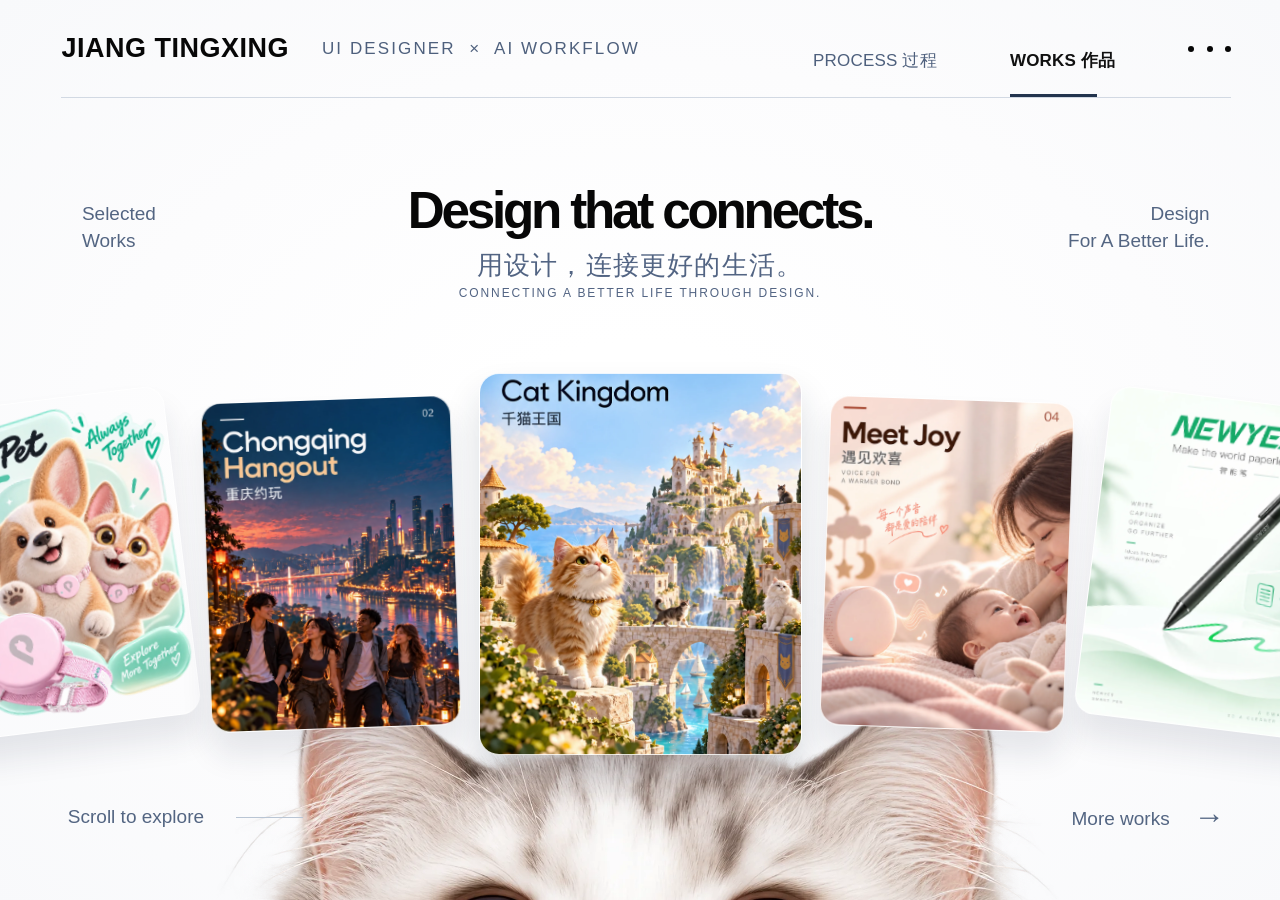
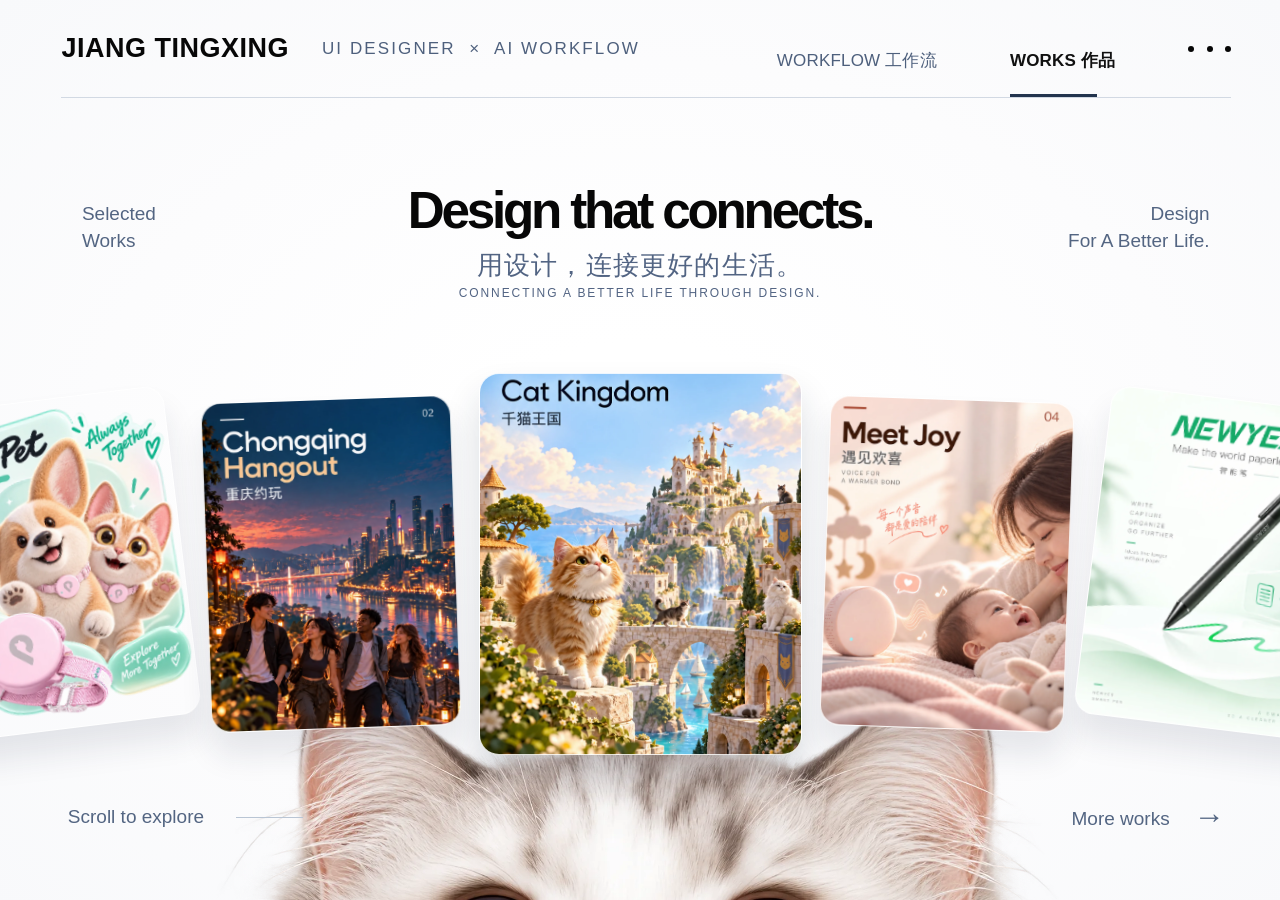
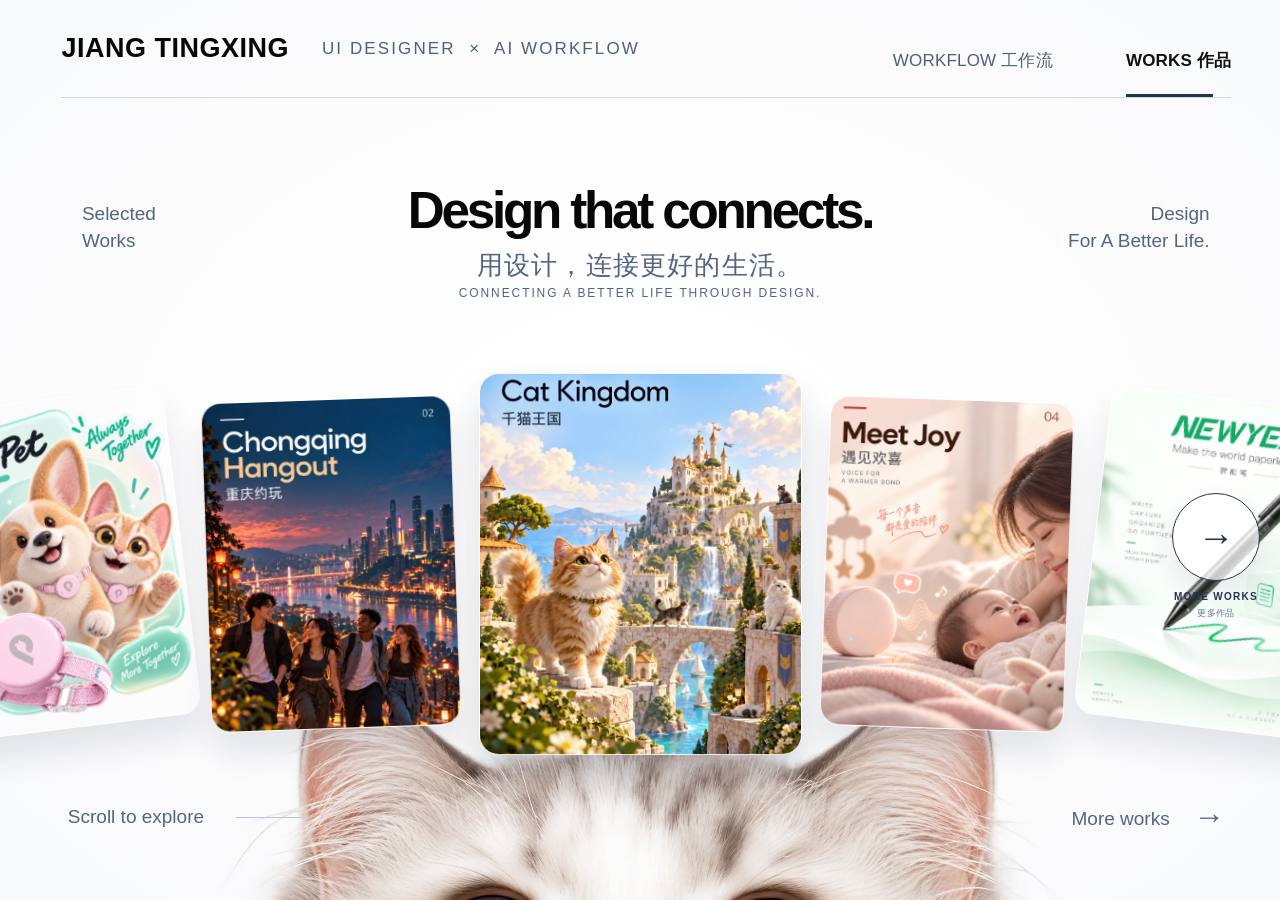
